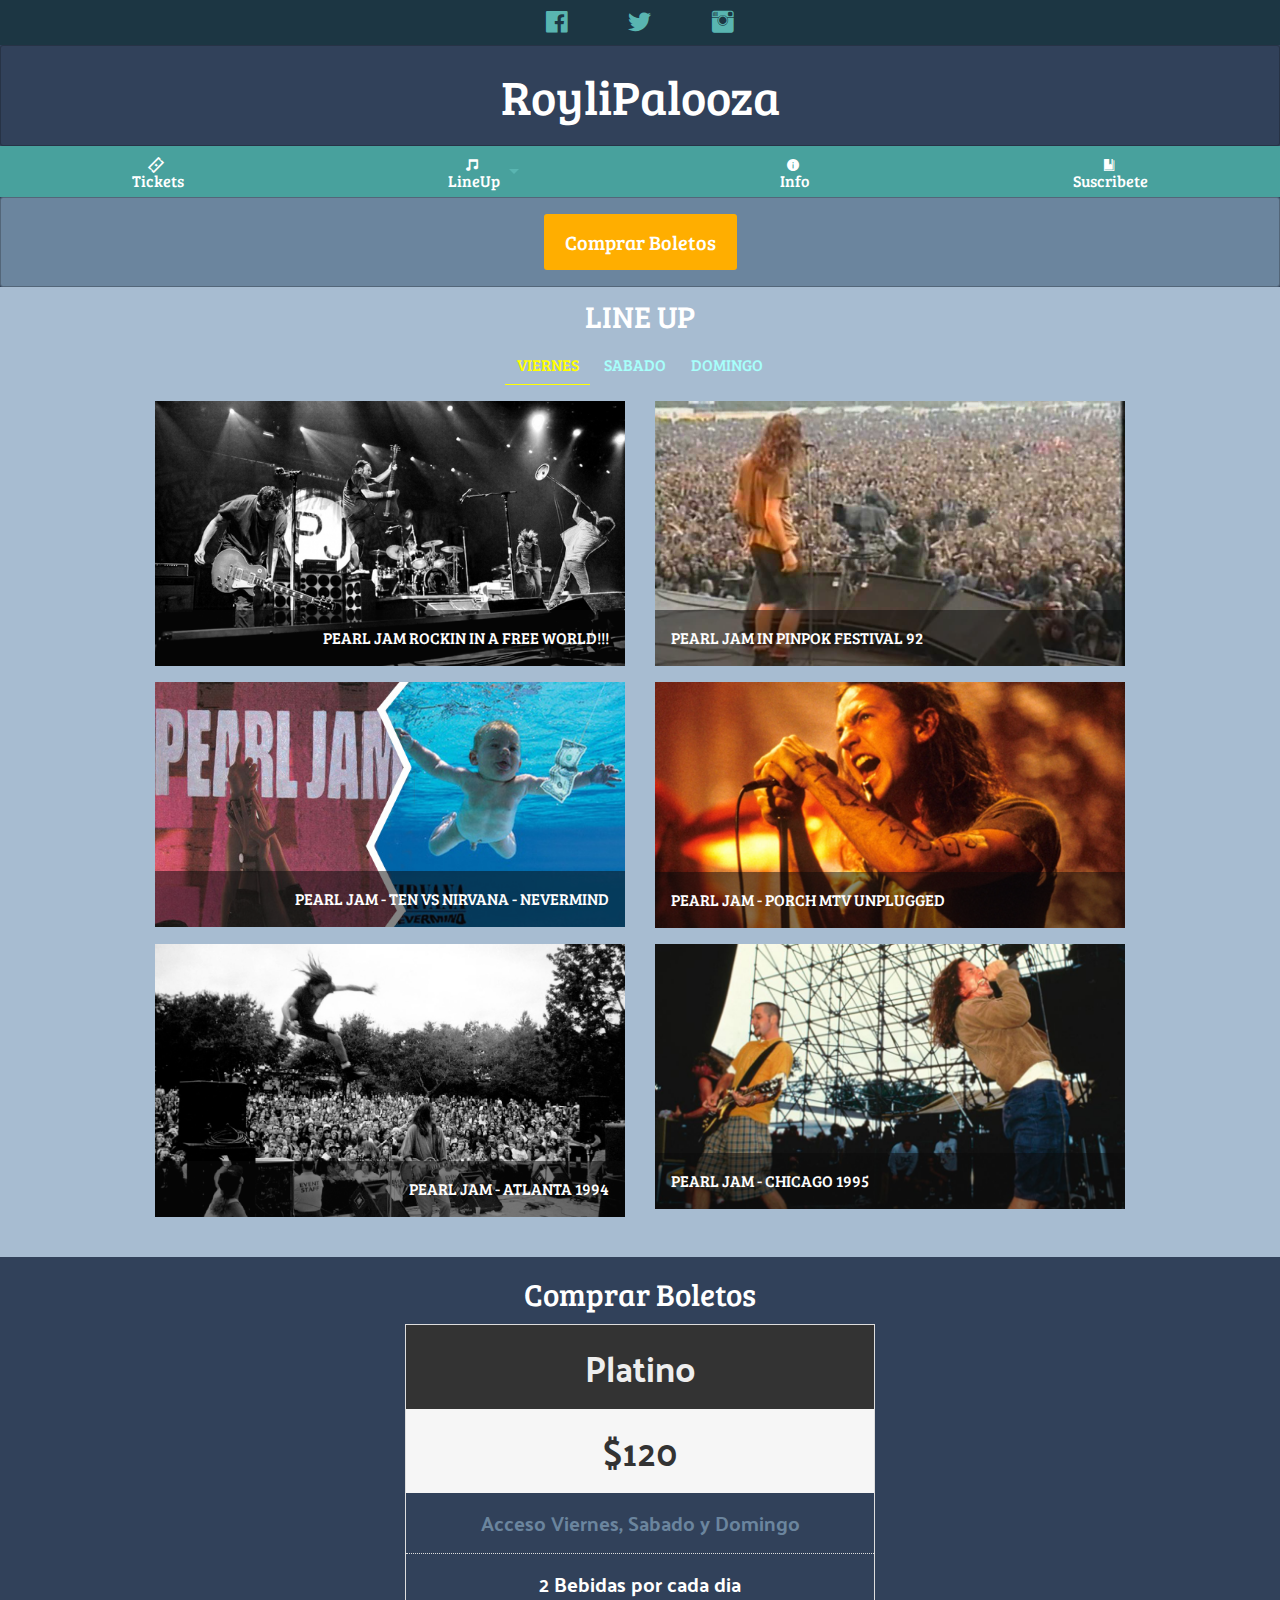
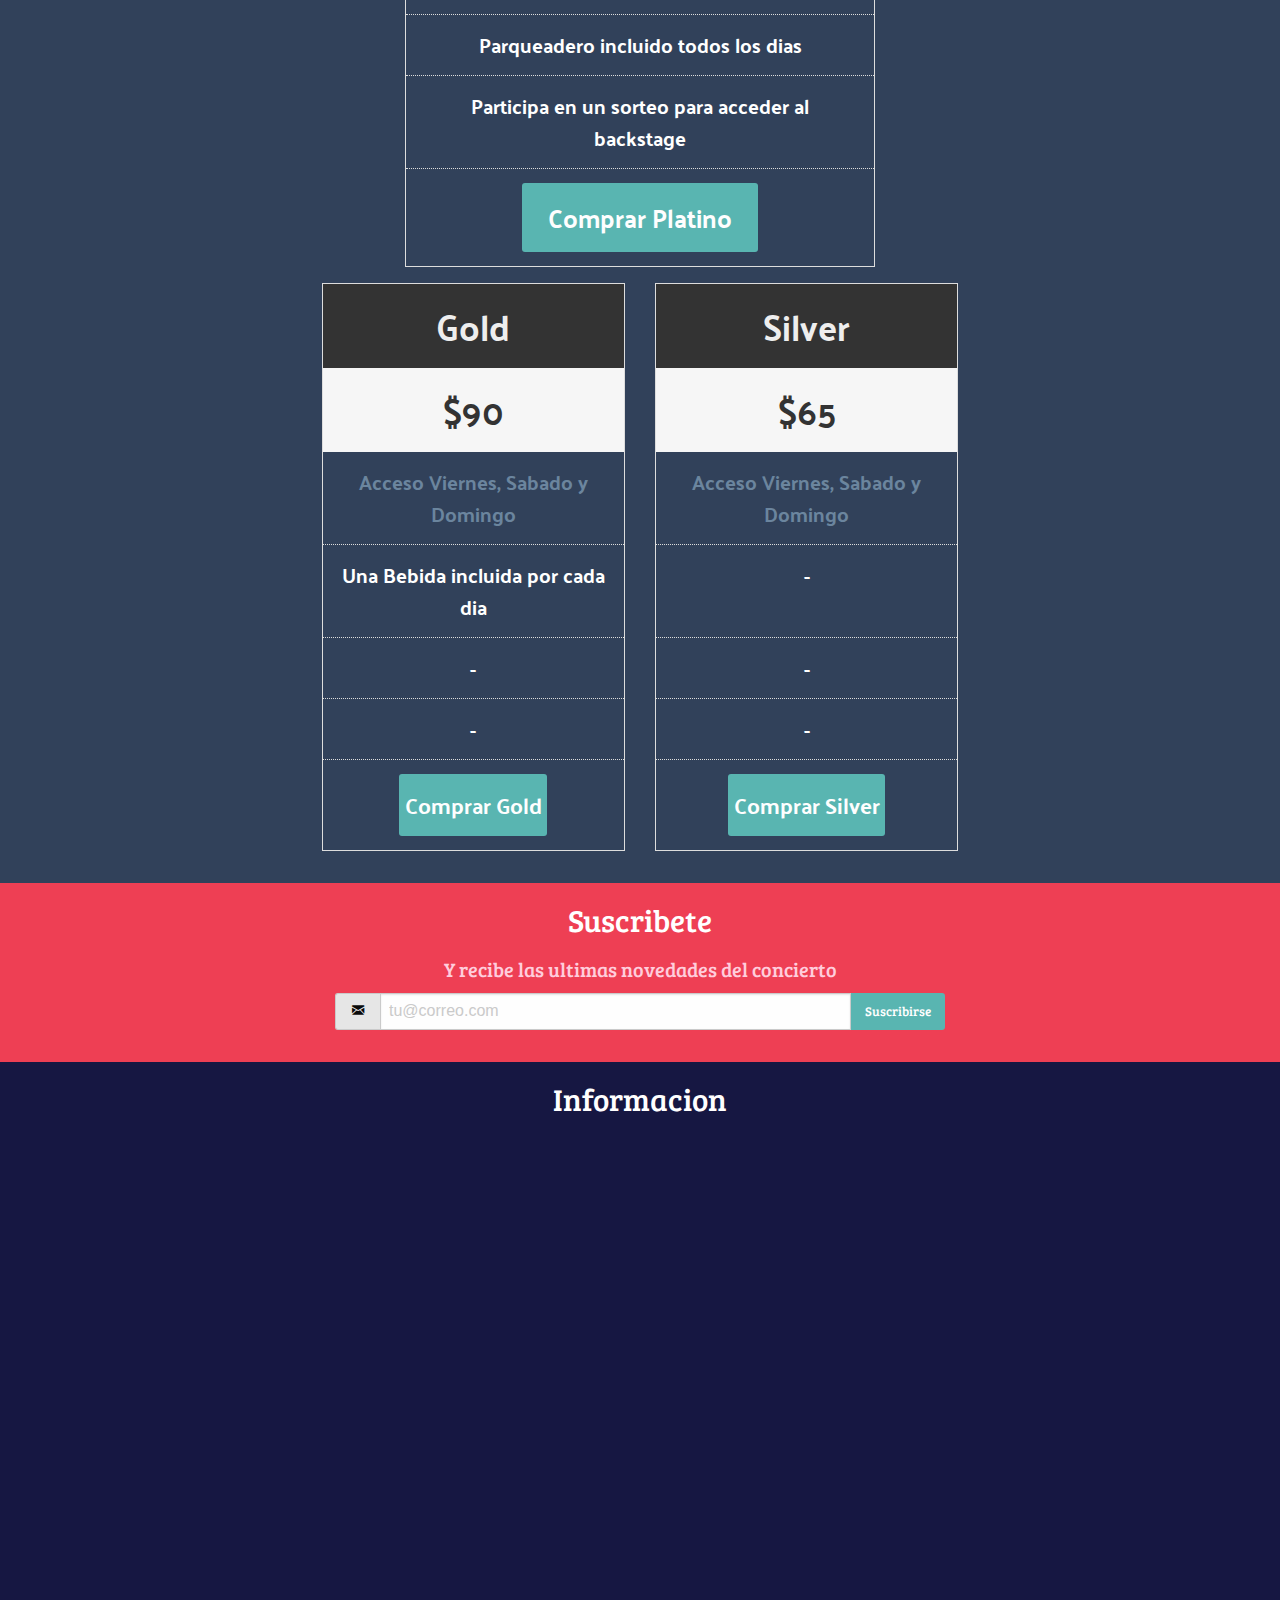
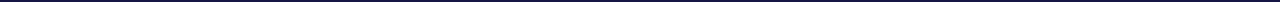
==== index.html @ 0b96baa1 "Agregando todos los archivos al repositorio V1.0" ====
<!doctype html>
<html class="no-js" lang="en" dir="ltr">
  <head>
    <meta charset="utf-8">
    <meta http-equiv="x-ua-compatible" content="ie=edge">
    <meta name="viewport" content="width=device-width, initial-scale=1.0">
    <title>Roylipalooza</title>
    <link rel="stylesheet" href="icons/foundation-icons.css">
    <link rel="stylesheet" href="css/foundation-flex.css">
    <link rel="stylesheet" href="css/pricing-table.css">
    <link href="https://fonts.googleapis.com/css?family=Bree+Serif|Palanquin+Dark" rel="stylesheet">
    <link rel="stylesheet" href="css/app.css">
  </head>
  <body>
    <!-- Iconos Redes Sociales -->
    <section id="social-container">
      <div class="row align-center text-center">
        <div class="column small-1">
          <a href="#" target="_blank">
            <i class="fi-social-facebook"></i> 
          </a>
        </div>
        <div class="column small-1">
          <a href="#" target="_blank">
            <i class="fi-social-twitter"></i> 
          </a>
        </div>
        <div class="column small-1">
          <a href="#" target="_blank">
            <i class="fi-social-instagram"></i> 
          </a>
        </div>
      </div>
    </section>
    <!-- Iconos Redes Sociales -->

    <!-- Logo -->
    <section id="logo-container">
      <div class="callout text-center">
        <h1>RoyliPalooza</h1>
      </div>
    </section>
    <!-- Logo -->

    <!-- Menu -->
    <section data-sticky-container id="scrollSticky">
      <div class="data-sticky" data-sticky data-options="marginTop:0;" data-sticky-on="small" data-top-anchor="scrollSticky">
        <nav id="menu-container" data-magellan>
          <ul class="menu icon-top dropdown align-spaced" data-dropdown-menu>
              <li><a href="#tickets-container"><i class="fi-ticket"></i>Tickets</a></li>
              <li>
                <a href="#lineup-container"><i class="fi-music"></i>LineUp</a>
                <ul id="submenu-container" class="menu">
                  <li><a data-toggle-dia="panelViernes" href="#lineup-container">Viernes</a></li>
                  <li><a data-toggle-dia="panelSabado" href="#lineup-container">Sabado</a></li>
                  <li><a data-toggle-dia="panelDomingo" href="#lineup-container">Domingo</a></li>
                </ul>
              </li>
              <li><a href="#info-container"><i class="fi-info"></i>Info</a></li>
              <li><a href="#suscribete-container"><i class="fi-book-bookmark"></i>Suscribete</a></li>
          </ul>  
        </nav>  
      </div>      
    </section>
    <!-- Menu -->

    <!-- Tickets -->
    <section id="tickets-action">
      <div class="callout medium text-center">
        <a href="#">
          <button class="warning large button align-self-stretch">Comprar Boletos</button>
        </a>
      </div>
    </section>
    <!-- Tickets -->

    <!-- Line Up -->
    <section id="lineup-container" data-magellan-target="lineup-container">
      <h3 class="text-center">Line Up</h3>

      <ul class="tabs text-center" data-tabs id="lineup-tabs">
        <li class="tabs-title is-active"> 
          <a href="#panelViernes">Viernes</a>
          <!-- Se agregan ala clase tabs title display inline block y display none para centrarlos porque foundation no deja centrar los tabs-title -->
        </li>
        <li class="tabs-title">
          <a href="#panelSabado">Sabado</a>
        </li>
        <li class="tabs-title">
          <a href="#panelDomingo">Domingo</a>
        </li>
      </ul>
      <!-- Para que Foundation sepa cual es el menu de navegacion de estos tabs le colocamos el id del menu -->
      <div class="tabs-content" data-tabs-content="lineup-tabs">
        <!-- PEARL JAM -->
        <div class="tabs-panel is-active" id="panelViernes">
            <div class="row">
              <div class="small-12 medium-6 column">                  
                  <div class="orbit-container">
                      <div class="orbit-slider">
                         <img class="orbit-image" src="images/pj_rocking.jpg" alt="Pearl Jam">
                         <figcaption class="orbit-caption">Pearl Jam Rockin in a Free World!!!</figcaption>
                      </div>
                  </div>
              </div>
              <div class="small-12 medium-6 column">                  
                  <div class="orbit-container">
                      <div class="orbit-slider">
                         <img class="orbit-image" src="images/pj_pinpok.jpg" alt="Pearl Jam">
                         <figcaption class="orbit-caption">Pearl Jam in Pinpok Festival 92</figcaption>
                      </div>
                  </div>
              </div>
              <div class="small-12 medium-6 column">                  
                  <div class="orbit-container">
                      <div class="orbit-slider">
                         <img class="orbit-image" src="images/pj_nir.jpg" alt="Pearl Jam">
                         <figcaption class="orbit-caption">Pearl Jam - Ten  VS Nirvana - Nevermind</figcaption>
                      </div>
                  </div>
              </div>
              <div class="small-12 medium-6 column">                  
                  <div class="orbit-container">
                      <div class="orbit-slider">
                         <img class="orbit-image" src="images/pj_porch.jpg" alt="Pearl Jam">
                         <figcaption class="orbit-caption">Pearl Jam - Porch MTV Unplugged</figcaption>
                      </div>
                  </div>
              </div>
              <div class="small-12 medium-6 column">                  
                  <div class="orbit-container">
                      <div class="orbit-slider">
                         <img class="orbit-image" src="images/pj_jump.jpg" alt="Pearl Jam">
                         <figcaption class="orbit-caption">Pearl Jam - Atlanta 1994</figcaption>
                      </div>
                  </div>
              </div>
              <div class="small-12 medium-6 column">                  
                  <div class="orbit-container">
                      <div class="orbit-slider">
                         <img class="orbit-image" src="images/pj_95.jpg" alt="Pearl Jam">
                         <figcaption class="orbit-caption">Pearl Jam - Chicago 1995</figcaption>
                      </div>
                  </div>
              </div>
            </div>
        </div>
        <!-- SOUNDGARDEN -->
        <div class="tabs-panel" id="panelSabado">
            <div class="row">
              <div class="small-12 medium-6 column">                  
                  <div class="orbit-container">
                      <div class="orbit-slider">
                         <img class="orbit-image" src="images/Soundgarden/sg_06_1.png" alt="SoundGarden">
                         <figcaption class="orbit-caption">SoundGarden Rockin in a Free World!!!</figcaption>
                      </div>
                  </div>
              </div>
              <div class="small-12 medium-6 column">                  
                  <div class="orbit-container">
                      <div class="orbit-slider">
                         <img sclass="orbit-image" src="images/Soundgarden/sg_06.jpg" alt="SoundGarden">
                         <figcaption class="orbit-caption">SoundGarden</figcaption>
                      </div>
                  </div>
              </div>
              <div class="small-12 medium-6 column">                  
                  <div class="orbit-container">
                      <div class="orbit-slider">
                         <img sclass="orbit-image" src="images/Soundgarden/sg_02.jpg" alt="SoundGarden">
                         <figcaption class="orbit-caption">SoundGarden - Atlanta 1994</figcaption>
                      </div>
                  </div>
              </div>
              <div class="small-12 medium-6 column">                  
                  <div class="orbit-container">
                      <div class="orbit-slider">
                         <img sclass="orbit-image" src="images/Soundgarden/sg_04.jpg" alt="SoundGarden">
                         <figcaption class="orbit-caption">SoundGarden - Chicago 1998</figcaption>
                      </div>
                  </div>
              </div>
              <div class="small-12 medium-6 column">                  
                  <div class="orbit-container">
                      <div class="orbit-slider">
                         <img sclass="orbit-image" src="images/Soundgarden/sg_05.jpg" alt="SoundGarden">
                         <figcaption class="orbit-caption">SoundGarden - Atlanta 1994</figcaption>
                      </div>
                  </div>
              </div>
              <div class="small-12 medium-6 column">                  
                  <div class="orbit-container">
                      <div class="orbit-slider">
                         <img sclass="orbit-image" src="images/Soundgarden/sg_01.jpg" alt="SoundGarden">
                         <figcaption class="orbit-caption">SoundGarden - Portada</figcaption>
                      </div>
                  </div>
              </div>
            </div>
        </div>
        <div class="tabs-panel" id="panelDomingo">
            <!-- TEMPLE OF THE DOG -->
                <div class="row">
                  <div class="small-12 medium-6 column">                  
                      <div class="orbit-container">
                          <div class="orbit-slider">
                             <img class="orbit-image" src="images/temple/tod_03.jpg" alt="Temple of The Dog">
                             <figcaption class="orbit-caption">Portada</figcaption>
                          </div>
                      </div>
                  </div>
                  <div class="small-12 medium-6 column">                  
                      <div class="orbit-container">
                          <div class="orbit-slider">
                             <img sclass="orbit-image" src="images/temple/tod_02.jpg" alt="Temple of The Dog">
                             <figcaption class="orbit-caption">Temple of The Dog</figcaption>
                          </div>
                      </div>
                  </div>
                  <div class="small-12 medium-6 column">                  
                      <div class="orbit-container">
                          <div class="orbit-slider">
                             <img sclass="orbit-image" src="images/temple/tod_01.jpg" alt="Temple of The Dog">
                             <figcaption class="orbit-caption">Temple of The Dog - Atlanta 1994</figcaption>
                          </div>
                      </div>
                  </div>
                  <div class="small-12 medium-6 column">                  
                      <div class="orbit-container">
                          <div class="orbit-slider">
                             <img sclass="orbit-image" src="images/temple/tod_04.jpg" alt="Temple of The Dog">
                             <figcaption class="orbit-caption">Temple of The Dog - Chicago 1998</figcaption>
                          </div>
                      </div>
                  </div>
                  <div class="small-12 medium-6 column">                  
                      <div class="orbit-container">
                          <div class="orbit-slider">
                             <img sclass="orbit-image" src="images/temple/tod_05.png" alt="Temple of The Dog">
                             <figcaption class="orbit-caption">Temple of The Dog - Atlanta 1994</figcaption>
                          </div>
                      </div>
                  </div>
                  <div class="small-12 medium-6 column">                  
                      <div class="orbit-container">
                          <div class="orbit-slider">
                             <img sclass="orbit-image" src="images/temple/tod_05.png" alt="Temple of The Dog">
                             <figcaption class="orbit-caption">Temple of The Dog - Atlanta 1994</figcaption>
                          </div>
                      </div>
                  </div>
                </div>
            
        </div>
      </div>
    </section>
    <!-- Line Up -->

    <!-- Compra de Boletos -->
    <section id="tickets-container" data-magellan-target="tickets-container">
      <h3 class="text-center">Comprar Boletos</h3> 
      <div class="row" data-equalizer data-equalize-on="small">
          <div class="column small-10 small-offset-1 medium-6 medium-offset-3">
            <ul class="pricing-table no-bullet text-center">
              <li class="title">Platino</li>
              <li class="price">$120</li>
              <li class="description">Acceso Viernes, Sabado y Domingo</li>
              <li>2 Bebidas por cada dia</li>
              <li>Parqueadero incluido todos los dias</li>
              <li>Participa en un sorteo para acceder al backstage</li>
              <li><a class="button" href="#">Comprar Platino</a></li>
            </ul>
          </div>
          <div class="column small-6 medium-4 medium-offset-2">
            <ul class="pricing-table no-bullet text-center">
              <li class="title">Gold</li>
              <li class="price">$90</li>
              <li class="description">Acceso Viernes, Sabado y Domingo</li>
              <li data-equalizer-watch>Una Bebida incluida por cada dia</li>
              <li>-</li>
              <li>-</li>
              <li><a class="button smally" href="#">Comprar Gold</a></li>
            </ul>
          </div>
          <div class="column small-6 medium-4">
            <ul class="pricing-table no-bullet text-center">
              <li class="title">Silver</li>
              <li class="price">$65</li>
              <li class="description">Acceso Viernes, Sabado y Domingo</li>
              <li data-equalizer-watch>-</li>
              <li>-</li>
              <li>-</li>
              <li><a class="button smally" href="#">Comprar Silver</a></li>
            </ul>
          </div>
      </div>
    </section>
    <!-- Suscribete -->
    <section id="suscribete-container" data-magellan-target="suscribete-container">
      <h3 class="text-center">Suscribete</h3>
      <h4 class="text-center"><small>Y recibe las ultimas novedades del concierto</small></h4>
      <form action="" method="" novalidate data-abide>
        <div data-abide-error class="row columns small-12 medium-6 text-center error-container" style="display:none">
          <p><i class="fi-alert"></i>Ingreso un Correo electronico no valido</p>
        </div>
        <div class="row columns small-12 medium-6">
          <div class="input-group">
            <span class="input-group-label"><i class="fi-mail"></i></span>  
            <input type="email" name="email" class="input-group-field" placeholder="tu@correo.com" required>
            <div class="input-group-button">
              <input type="submit" class="button" value="Suscribirse">
            </div>
          </div>
        </div>
      </form>
    </section>
    <!-- Suscribete -->

    <!-- Info -->
    <section id="info-container" data-magellan-target="info-container">
      <h3 class="text-center">Informacion</h3>
      <div class="info-map" data-interchange="[assets/map-small.html, small], [assets/map.html, medium]">
        <!-- <img data-interchange="[images/pj_pinpok.jpg, small], [images/temple/tod_03.jpg, medium], [images/temple/tod_05.png, large]"> -->
      </div>
    </section>

    <script src="js/vendor/jquery.js"></script>
    <script src="js/vendor/what-input.js"></script>
    <script src="js/vendor/foundation.js"></script>
    <script src="js/app.js"></script>
  </body>
</html>
---- css/pricing-table.css ----
.pricing-table {
  border: solid 1px #DDDDDD; }
  .pricing-table li {
    border-bottom: dotted 1px #DDDDDD;
    font-size: 0.75rem;
    padding: 0.875rem 1.125rem; }
    .pricing-table li:last-child {
      border-bottom: 0; }
  .pricing-table .title {
    background-color: #333333;
    color: #EEEEEE;
    font-size: 0.875rem;
    border-bottom: 0; }
  .pricing-table .price {
    background-color: #F6F6F6;
    color: #333333;
    font-size: 1.75rem;
    border-bottom: 0; }
  .pricing-table .description {
    color: #777777;
    font-size: 0.625rem; }
  .pricing-table .button {
    margin: 0; }
---- css/app.css ----
body{
	background-color: #31415A;
}

h1, h2, h3, h4, h5, h6, button, input[type="submit"]{
	font-family: 'Bree Serif', serif;
}

#social-container{
	background-color: #1C3643; 
	font-size: 30px;
}

#logo-container .callout{
	background-color: #31415A;
	color: white;
	margin-bottom: 0;
}
#menu-container{
	background-color: #48a19d;
}

#menu-container li a{
	color: white;
	font-family: 'Bree Serif'
}

#submenu-container {
	border: 0;
}

#menu-container li a:hover,
#submenu-container li a:hover {
	color: #f6a15f;
}

#submenu-container li a{
	background-color: #48a19d;
	color: white;
}
#tickets-action .callout {
	background-color: #6B859E; /*Azul Clarito de la paleta*/
	color: white;
	margin-bottom: 0;
}

/*#tickets-action .callout button{
	color: white;
	border: 1px solid white;
}*/
#lineup-container{
	padding: .5em 0;
}

#lineup-container,
#lineup-container .tabs-panel,
#lineup-container .tabs,
#lineup-container .tabs .tabs-title,
#lineup-container .tabs .tabs-title.is-active a{
	background-color: #A7BCD1;
	color: white;	
	border: 0;
	text-transform: uppercase;
	font-family: 'Bree Serif', serif;
}

.tabs-content{
	border: 0;
}

#lineup-container .tabs .tabs-title a {
	font-size: 16px;
	color: #a7fffb;	
} 
#lineup-container .tabs .tabs-title.is-active a,
#lineup-container .tabs .tabs-title.is-active a:hover{
	border-bottom: 1px solid yellow;
	color: yellow;
	/*background-color: #31415A;*/
}

#lineup-container .tabs .tabs-title a:hover {
	color: white;
	background-color: #A7BCD1;
	/*border-bottom: 1px dashed white;*/
}

.tabs-title{
	display: inline-block;
	float: none;	
}

.tabs-title a{
	padding: .7rem .7rem;
}



#lineup-container .orbit-container{
	margin-bottom: 1em;
}

#lineup-container .column:nth-child(odd) figcaption{
	text-align: right;
}

#tickets-container{
	padding: 1em 0;
	color: white;
}
#tickets-action button{
	margin: 0;
}

.pricing-table{
	/*border: 1px solid #161742;*/
	font-family: 'Palanquin Dark', sans-serif;
}

.pricing-table li,
.pricing-table li.description{
	font-size: 20px;	
}
.pricing-table li.description{
	color: #6B859E;
}

.pricing-table li.price,
.pricing-table li.title
{
	font-size: 35px;
}

.pricing-table a.button{
	font-size: 25px;

}

.pricing-table a.button.smally{
	font-size: 22px;
	padding: 0.85em .2em;
}

/*.pricing-table a.button.mediumly{
	font-size: 23px;
	padding: 0.85em;
	text-align: center;
}
*/

/*#boton-gold.column.medium .pricing-table a.button{
	font-size: 22px;
	padding: 0.85em 1em;
	color: red;
}*/



#info-container{
	background-color: #161742;
	color: white;
	padding: 1em 0;
}

#info-container .info-map iframe{
	width: 80%;
}

#suscribete-container{
	background-color: #ee3f54;
	color: white;
	padding: 1em 0;
}

#suscribete-container h4 small{
	color: #ffcddc;
}

#suscribete-container .error-container{
	font-family: 'Palanquin Dark', sans-serif;
}
.is-invalid-input:not(:focus){
	background-color: #9E0A0A; /*Un rojo carmesi*/
	border-color: #9E0A0A;
}

.data-sticky{
	width: 100%;
	z-index: 100;
}

.menu > li > a{
	padding: 0.7rem .5rem;
	line-height: .5;
}

.button{
	font-size: 0.8rem;
}
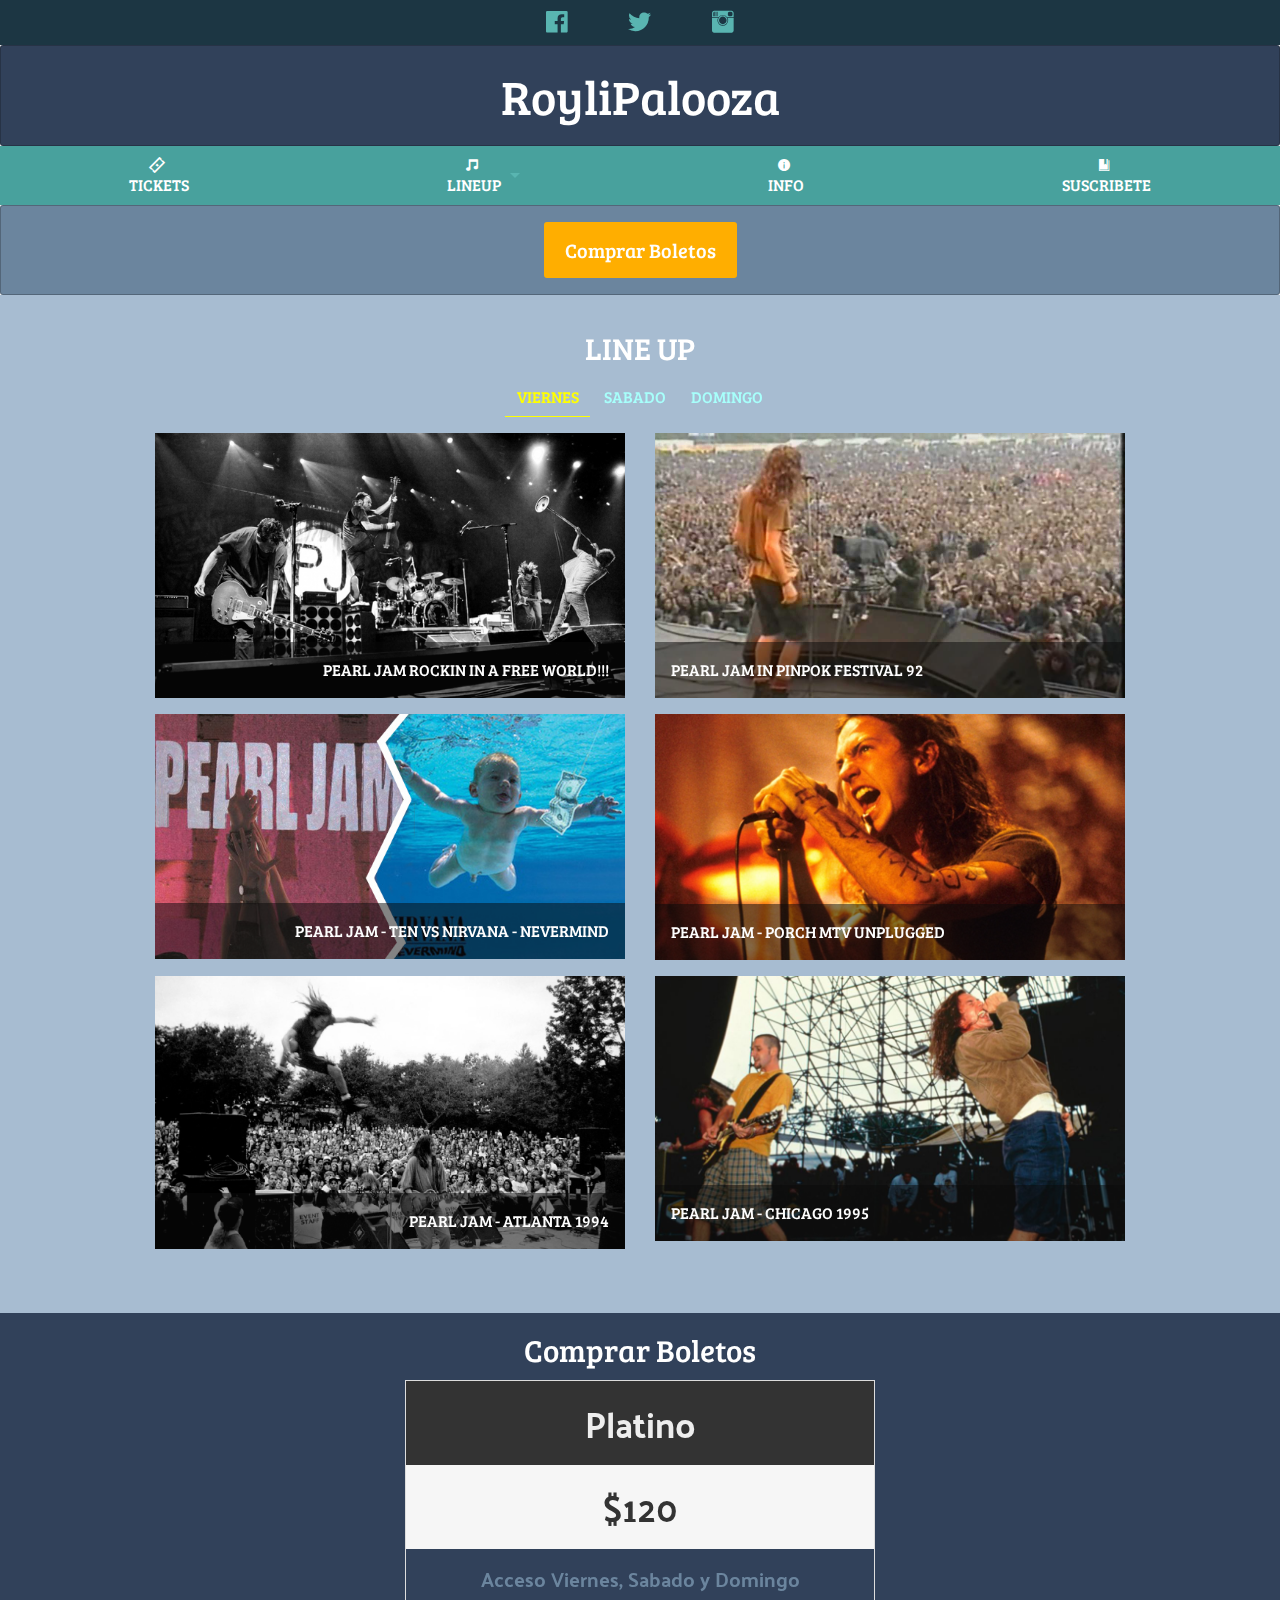
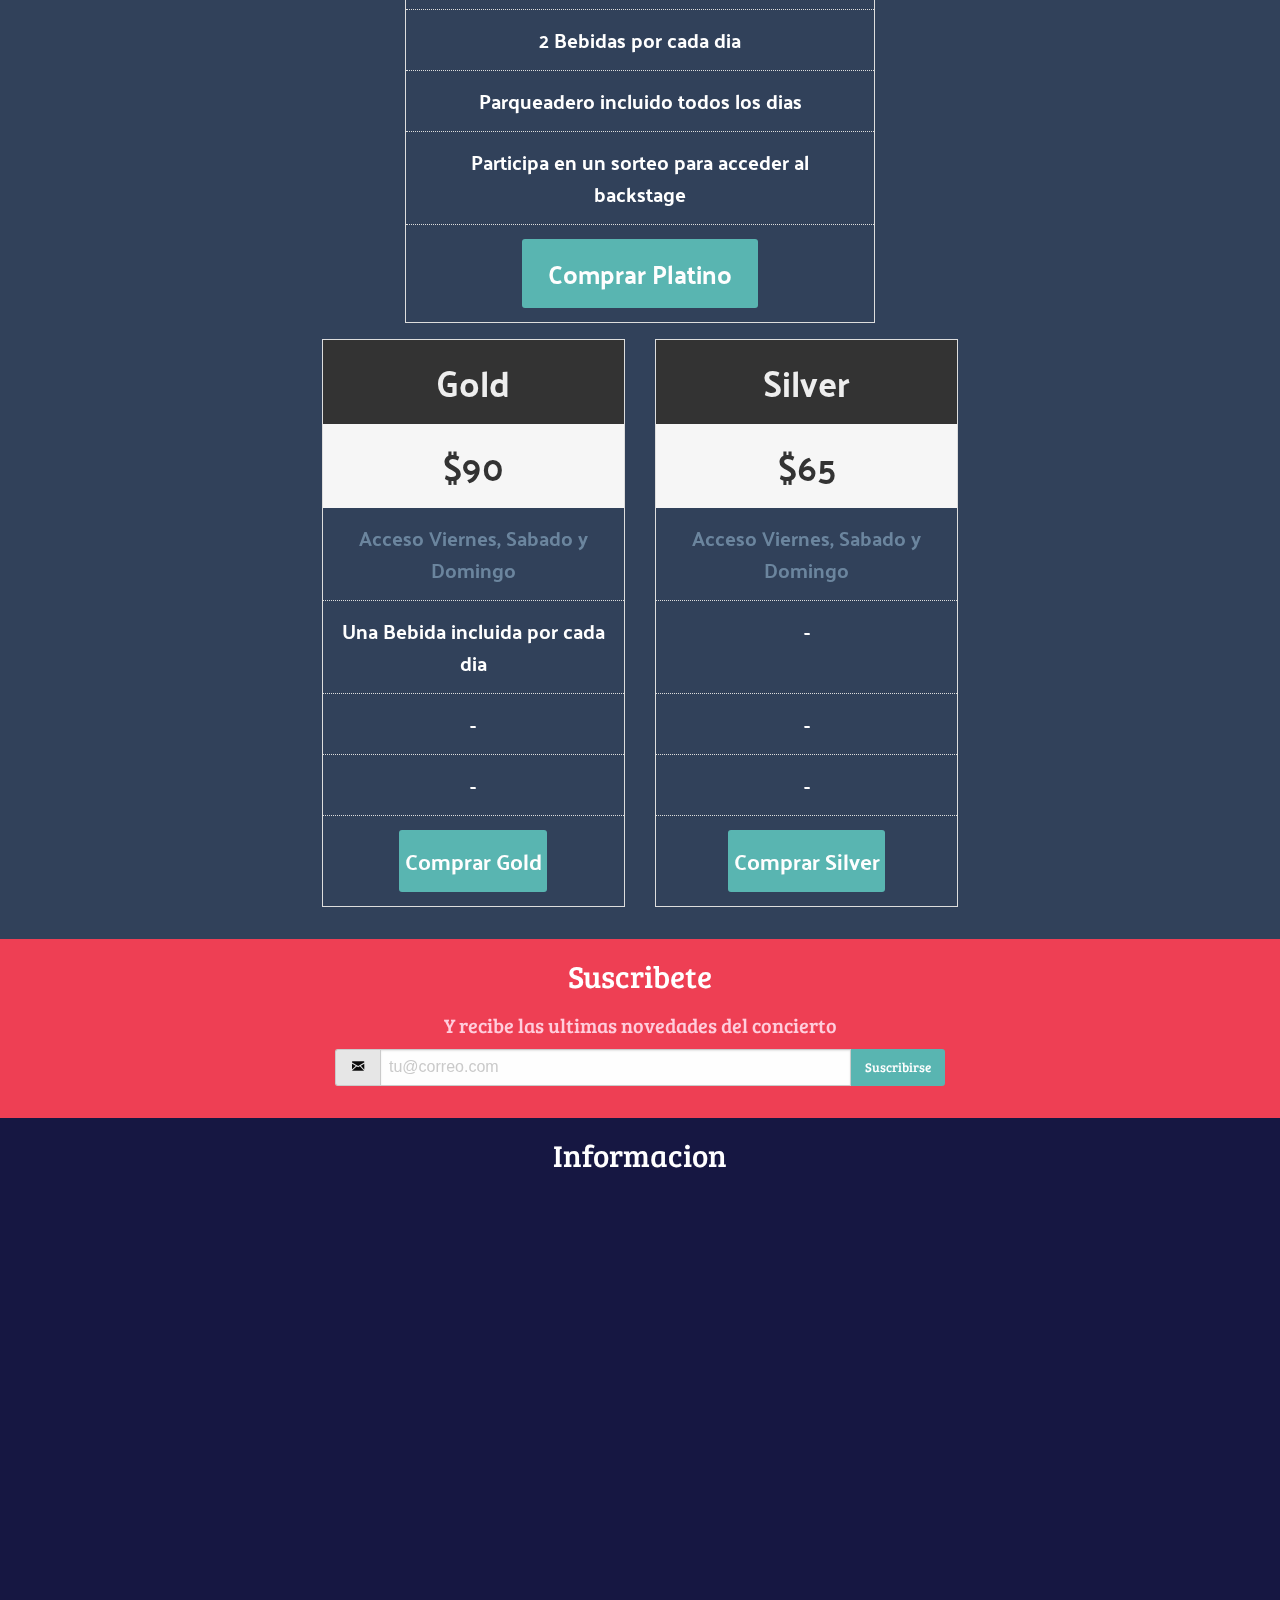
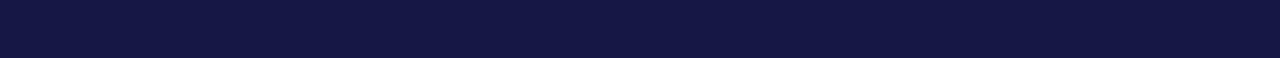
==== commit 96c888c0: "Modificaciones para Smartfones y Tablets Menus" ====
--- a/index.html
+++ b/index.html
@@ -12,45 +12,16 @@
     <link rel="stylesheet" href="css/app.css">
   </head>
   <body>
-    <!-- Iconos Redes Sociales -->
-    <section id="social-container">
-      <div class="row align-center text-center">
-        <div class="column small-1">
-          <a href="#" target="_blank">
-            <i class="fi-social-facebook"></i> 
-          </a>
-        </div>
-        <div class="column small-1">
-          <a href="#" target="_blank">
-            <i class="fi-social-twitter"></i> 
-          </a>
-        </div>
-        <div class="column small-1">
-          <a href="#" target="_blank">
-            <i class="fi-social-instagram"></i> 
-          </a>
-        </div>
-      </div>
-    </section>
-    <!-- Iconos Redes Sociales -->
-
-    <!-- Logo -->
-    <section id="logo-container">
-      <div class="callout text-center">
-        <h1>RoyliPalooza</h1>
-      </div>
-    </section>
-    <!-- Logo -->
-
-    <!-- Menu -->
-    <section data-sticky-container id="scrollSticky">
-      <div class="data-sticky" data-sticky data-options="marginTop:0;" data-sticky-on="small" data-top-anchor="scrollSticky">
-        <nav id="menu-container" data-magellan>
-          <ul class="menu icon-top dropdown align-spaced" data-dropdown-menu>
+    <div class="off-canvas-wrapper">
+      <div class="off-canvas-wrapper-inner" data-off-canvas-wrapper>
+      <!-- AQUI ESTA EL CONTENIDO DEL MENU OFF CANVAS EN MOVILES -->
+        <div id="offCanvas" class="off-canvas position-left" data-off-canvas>
+          <nav data-magellan>
+            <ul class="vertical menu" data-drilldown>
               <li><a href="#tickets-container"><i class="fi-ticket"></i>Tickets</a></li>
               <li>
                 <a href="#lineup-container"><i class="fi-music"></i>LineUp</a>
-                <ul id="submenu-container" class="menu">
+                <ul id="submenu2" class="vertical menu">
                   <li><a data-toggle-dia="panelViernes" href="#lineup-container">Viernes</a></li>
                   <li><a data-toggle-dia="panelSabado" href="#lineup-container">Sabado</a></li>
                   <li><a data-toggle-dia="panelDomingo" href="#lineup-container">Domingo</a></li>
@@ -58,272 +29,329 @@
               </li>
               <li><a href="#info-container"><i class="fi-info"></i>Info</a></li>
               <li><a href="#suscribete-container"><i class="fi-book-bookmark"></i>Suscribete</a></li>
-          </ul>  
-        </nav>  
-      </div>      
-    </section>
-    <!-- Menu -->
-
-    <!-- Tickets -->
-    <section id="tickets-action">
-      <div class="callout medium text-center">
-        <a href="#">
-          <button class="warning large button align-self-stretch">Comprar Boletos</button>
-        </a>
+            </ul>
+          </nav>
+        </div>
+          <!-- TODO EL CONTENIDO DEL SITIO IRA ACA PARA DESPLAZARLO ALA DERECHA -->
+        <div class="off-canvas-content" data-off-canvas-content>
+            <!-- Iconos Redes Sociales -->
+            <section id="social-container">
+              <div class="row align-center text-center">
+                <div class="column small-1">
+                  <a href="http://www.facebook.com/roylix" target="_blank">
+                    <i class="fi-social-facebook"></i> 
+                  </a>
+                </div>
+                <div class="column small-1">
+                  <a href="http://www.twitter.com/roylix" target="_blank">
+                    <i class="fi-social-twitter"></i> 
+                  </a>
+                </div>
+                <div class="column small-1">
+                  <a href="http://www.github.com/roylix" target="_blank">
+                    <i class="fi-social-instagram"></i> 
+                  </a>
+                </div>
+              </div>
+            </section>
+            <!-- Iconos Redes Sociales -->
+
+            <!-- Logo -->
+            <section id="logo-container">
+              <div class="callout text-center">
+                <h1>RoyliPalooza</h1>
+              </div>
+            </section>
+            <!-- Logo -->
+
+            <!-- Menu -->
+            <section data-sticky-container id="scrollSticky">
+              <div class="data-sticky" data-sticky id="sticky" data-options="marginTop:0;" data-sticky-on="small" data-top-anchor="scrollSticky">
+                <nav id="menu-container" data-magellan>
+                  <ul class="menu align-spaced show-for-small-only">
+                    <li><a href="#" data-toggle="offCanvas">Menu</a></li>
+                  </ul>
+                  <ul class="menu icon-top dropdown align-spaced show-for-medium" data-dropdown-menu>
+                      <li><a href="#tickets-container"><i class="fi-ticket"></i>Tickets</a></li>
+                      <li>
+                        <a href="#lineup-container"><i class="fi-music"></i>LineUp</a>
+                        <ul id="submenu-container" class="menu">
+                          <li><a data-toggle-dia="panelViernes" href="#lineup-container">Viernes</a></li>
+                          <li><a data-toggle-dia="panelSabado" href="#lineup-container">Sabado</a></li>
+                          <li><a data-toggle-dia="panelDomingo" href="#lineup-container">Domingo</a></li>
+                        </ul>
+                      </li>
+                      <li><a href="#info-container"><i class="fi-info"></i>Info</a></li>
+                      <li><a href="#suscribete-container"><i class="fi-book-bookmark"></i>Suscribete</a></li>
+                  </ul>  
+                </nav>  
+              </div>      
+            </section>
+            <!-- Menu -->
+
+            <!-- Tickets -->
+            <section id="tickets-action">
+              <div class="callout medium text-center">
+                <a href="#">
+                  <button class="warning large button align-self-stretch">Comprar Boletos</button>
+                </a>
+              </div>
+            </section>
+            <!-- Tickets -->
+
+            <!-- Line Up -->
+            <section id="lineup-container" data-magellan-target="lineup-container">
+              <h3 class="text-center">Line Up</h3>
+
+              <ul class="tabs text-center" data-tabs id="lineup-tabs">
+                <li class="tabs-title is-active"> 
+                  <a href="#panelViernes">Viernes</a>
+                  <!-- Se agregan ala clase tabs title display inline block y display none para centrarlos porque foundation no deja centrar los tabs-title -->
+                </li>
+                <li class="tabs-title">
+                  <a href="#panelSabado">Sabado</a>
+                </li>
+                <li class="tabs-title">
+                  <a href="#panelDomingo">Domingo</a>
+                </li>
+              </ul>
+              <!-- Para que Foundation sepa cual es el menu de navegacion de estos tabs le colocamos el id del menu -->
+              <div class="tabs-content" data-tabs-content="lineup-tabs">
+                <!-- PEARL JAM -->
+                <div class="tabs-panel is-active" id="panelViernes">
+                    <div class="row">
+                      <div class="small-12 medium-6 column">                  
+                          <div class="orbit-container">
+                              <div class="orbit-slider">
+                                 <img class="orbit-image" src="images/pj_rocking.jpg" alt="Pearl Jam">
+                                 <figcaption class="orbit-caption">Pearl Jam Rockin in a Free World!!!</figcaption>
+                              </div>
+                          </div>
+                      </div>
+                      <div class="small-12 medium-6 column">                  
+                          <div class="orbit-container">
+                              <div class="orbit-slider">
+                                 <img class="orbit-image" src="images/pj_pinpok.jpg" alt="Pearl Jam">
+                                 <figcaption class="orbit-caption">Pearl Jam in Pinpok Festival 92</figcaption>
+                              </div>
+                          </div>
+                      </div>
+                      <div class="small-12 medium-6 column">                  
+                          <div class="orbit-container">
+                              <div class="orbit-slider">
+                                 <img class="orbit-image" src="images/pj_nir.jpg" alt="Pearl Jam">
+                                 <figcaption class="orbit-caption">Pearl Jam - Ten  VS Nirvana - Nevermind</figcaption>
+                              </div>
+                          </div>
+                      </div>
+                      <div class="small-12 medium-6 column">                  
+                          <div class="orbit-container">
+                              <div class="orbit-slider">
+                                 <img class="orbit-image" src="images/pj_porch.jpg" alt="Pearl Jam">
+                                 <figcaption class="orbit-caption">Pearl Jam - Porch MTV Unplugged</figcaption>
+                              </div>
+                          </div>
+                      </div>
+                      <div class="small-12 medium-6 column">                  
+                          <div class="orbit-container">
+                              <div class="orbit-slider">
+                                 <img class="orbit-image" src="images/pj_jump.jpg" alt="Pearl Jam">
+                                 <figcaption class="orbit-caption">Pearl Jam - Atlanta 1994</figcaption>
+                              </div>
+                          </div>
+                      </div>
+                      <div class="small-12 medium-6 column">                  
+                          <div class="orbit-container">
+                              <div class="orbit-slider">
+                                 <img class="orbit-image" src="images/pj_95.jpg" alt="Pearl Jam">
+                                 <figcaption class="orbit-caption">Pearl Jam - Chicago 1995</figcaption>
+                              </div>
+                          </div>
+                      </div>
+                    </div>
+                </div>
+                <!-- SOUNDGARDEN -->
+                <div class="tabs-panel" id="panelSabado">
+                    <div class="row">
+                      <div class="small-12 medium-6 column">                  
+                          <div class="orbit-container">
+                              <div class="orbit-slider">
+                                 <img class="orbit-image" src="images/Soundgarden/sg_06_1.png" alt="SoundGarden">
+                                 <figcaption class="orbit-caption">SoundGarden Rockin in a Free World!!!</figcaption>
+                              </div>
+                          </div>
+                      </div>
+                      <div class="small-12 medium-6 column">                  
+                          <div class="orbit-container">
+                              <div class="orbit-slider">
+                                 <img sclass="orbit-image" src="images/Soundgarden/sg_06.jpg" alt="SoundGarden">
+                                 <figcaption class="orbit-caption">SoundGarden</figcaption>
+                              </div>
+                          </div>
+                      </div>
+                      <div class="small-12 medium-6 column">                  
+                          <div class="orbit-container">
+                              <div class="orbit-slider">
+                                 <img sclass="orbit-image" src="images/Soundgarden/sg_02.jpg" alt="SoundGarden">
+                                 <figcaption class="orbit-caption">SoundGarden - Atlanta 1994</figcaption>
+                              </div>
+                          </div>
+                      </div>
+                      <div class="small-12 medium-6 column">                  
+                          <div class="orbit-container">
+                              <div class="orbit-slider">
+                                 <img sclass="orbit-image" src="images/Soundgarden/sg_04.jpg" alt="SoundGarden">
+                                 <figcaption class="orbit-caption">SoundGarden - Chicago 1998</figcaption>
+                              </div>
+                          </div>
+                      </div>
+                      <div class="small-12 medium-6 column">                  
+                          <div class="orbit-container">
+                              <div class="orbit-slider">
+                                 <img sclass="orbit-image" src="images/Soundgarden/sg_05.jpg" alt="SoundGarden">
+                                 <figcaption class="orbit-caption">SoundGarden - Atlanta 1994</figcaption>
+                              </div>
+                          </div>
+                      </div>
+                      <div class="small-12 medium-6 column">                  
+                          <div class="orbit-container">
+                              <div class="orbit-slider">
+                                 <img sclass="orbit-image" src="images/Soundgarden/sg_01.jpg" alt="SoundGarden">
+                                 <figcaption class="orbit-caption">SoundGarden - Portada</figcaption>
+                              </div>
+                          </div>
+                      </div>
+                    </div>
+                </div>
+                <div class="tabs-panel" id="panelDomingo">
+                    <!-- TEMPLE OF THE DOG -->
+                        <div class="row">
+                          <div class="small-12 medium-6 column">                  
+                              <div class="orbit-container">
+                                  <div class="orbit-slider">
+                                     <img class="orbit-image" src="images/temple/tod_03.jpg" alt="Temple of The Dog">
+                                     <figcaption class="orbit-caption">Portada</figcaption>
+                                  </div>
+                              </div>
+                          </div>
+                          <div class="small-12 medium-6 column">                  
+                              <div class="orbit-container">
+                                  <div class="orbit-slider">
+                                     <img sclass="orbit-image" src="images/temple/tod_02.jpg" alt="Temple of The Dog">
+                                     <figcaption class="orbit-caption">Temple of The Dog</figcaption>
+                                  </div>
+                              </div>
+                          </div>
+                          <div class="small-12 medium-6 column">                  
+                              <div class="orbit-container">
+                                  <div class="orbit-slider">
+                                     <img sclass="orbit-image" src="images/temple/tod_01.jpg" alt="Temple of The Dog">
+                                     <figcaption class="orbit-caption">Temple of The Dog - Atlanta 1994</figcaption>
+                                  </div>
+                              </div>
+                          </div>
+                          <div class="small-12 medium-6 column">                  
+                              <div class="orbit-container">
+                                  <div class="orbit-slider">
+                                     <img sclass="orbit-image" src="images/temple/tod_04.jpg" alt="Temple of The Dog">
+                                     <figcaption class="orbit-caption">Temple of The Dog - Chicago 1998</figcaption>
+                                  </div>
+                              </div>
+                          </div>
+                          <div class="small-12 medium-6 column">                  
+                              <div class="orbit-container">
+                                  <div class="orbit-slider">
+                                     <img sclass="orbit-image" src="images/temple/tod_05.png" alt="Temple of The Dog">
+                                     <figcaption class="orbit-caption">Temple of The Dog - Atlanta 1994</figcaption>
+                                  </div>
+                              </div>
+                          </div>
+                          <div class="small-12 medium-6 column">                  
+                              <div class="orbit-container">
+                                  <div class="orbit-slider">
+                                     <img sclass="orbit-image" src="images/temple/tod_05.png" alt="Temple of The Dog">
+                                     <figcaption class="orbit-caption">Temple of The Dog - Atlanta 1994</figcaption>
+                                  </div>
+                              </div>
+                          </div>
+                        </div>
+                    
+                </div>
+              </div>
+            </section>
+            <!-- Line Up -->
+
+            <!-- Compra de Boletos -->
+            <section id="tickets-container" data-magellan-target="tickets-container">
+              <h3 class="text-center">Comprar Boletos</h3> 
+              <div class="row" data-equalizer data-equalize-on="small">
+                  <div class="column small-10 small-offset-1 medium-6 medium-offset-3">
+                    <ul class="pricing-table no-bullet text-center">
+                      <li class="title">Platino</li>
+                      <li class="price">$120</li>
+                      <li class="description">Acceso Viernes, Sabado y Domingo</li>
+                      <li>2 Bebidas por cada dia</li>
+                      <li>Parqueadero incluido todos los dias</li>
+                      <li>Participa en un sorteo para acceder al backstage</li>
+                      <li><a class="button" href="#">Comprar Platino</a></li>
+                    </ul>
+                  </div>
+                  <div class="column small-6 medium-4 medium-offset-2">
+                    <ul class="pricing-table no-bullet text-center">
+                      <li class="title">Gold</li>
+                      <li class="price">$90</li>
+                      <li class="description">Acceso Viernes, Sabado y Domingo</li>
+                      <li data-equalizer-watch>Una Bebida incluida por cada dia</li>
+                      <li>-</li>
+                      <li>-</li>
+                      <li><a class="button smally" href="#">Comprar Gold</a></li>
+                    </ul>
+                  </div>
+                  <div class="column small-6 medium-4">
+                    <ul class="pricing-table no-bullet text-center">
+                      <li class="title">Silver</li>
+                      <li class="price">$65</li>
+                      <li class="description">Acceso Viernes, Sabado y Domingo</li>
+                      <li data-equalizer-watch>-</li>
+                      <li>-</li>
+                      <li>-</li>
+                      <li><a class="button smally" href="#">Comprar Silver</a></li>
+                    </ul>
+                  </div>
+              </div>
+            </section>
+            <!-- Suscribete -->
+            <section id="suscribete-container" data-magellan-target="suscribete-container">
+              <h3 class="text-center">Suscribete</h3>
+              <h4 class="text-center"><small>Y recibe las ultimas novedades del concierto</small></h4>
+              <form action="" method="" novalidate data-abide>
+                <div data-abide-error class="row columns small-12 medium-6 text-center error-container" style="display:none">
+                  <p><i class="fi-alert"></i>Ingreso un Correo electronico no valido</p>
+                </div>
+                <div class="row columns small-12 medium-6">
+                  <div class="input-group">
+                    <span class="input-group-label"><i class="fi-mail"></i></span>  
+                    <input type="email" name="email" class="input-group-field" placeholder="tu@correo.com" required>
+                    <div class="input-group-button">
+                      <input type="submit" class="button" value="Suscribirse">
+                    </div>
+                  </div>
+                </div>
+              </form>
+            </section>
+            <!-- Suscribete -->
+
+            <!-- Info -->
+            <section id="info-container" data-magellan-target="info-container">
+              <h3 class="text-center">Informacion</h3>
+              <div class="info-map" data-interchange="[assets/map-small.html, small], [assets/map.html, medium]">
+                <!-- <img data-interchange="[images/pj_pinpok.jpg, small], [images/temple/tod_03.jpg, medium], [images/temple/tod_05.png, large]"> -->
+              </div>
+            </section>
+        </div> 
+        <!-- Fin de off canvas content -->
       </div>
-    </section>
-    <!-- Tickets -->
-
-    <!-- Line Up -->
-    <section id="lineup-container" data-magellan-target="lineup-container">
-      <h3 class="text-center">Line Up</h3>
-
-      <ul class="tabs text-center" data-tabs id="lineup-tabs">
-        <li class="tabs-title is-active"> 
-          <a href="#panelViernes">Viernes</a>
-          <!-- Se agregan ala clase tabs title display inline block y display none para centrarlos porque foundation no deja centrar los tabs-title -->
-        </li>
-        <li class="tabs-title">
-          <a href="#panelSabado">Sabado</a>
-        </li>
-        <li class="tabs-title">
-          <a href="#panelDomingo">Domingo</a>
-        </li>
-      </ul>
-      <!-- Para que Foundation sepa cual es el menu de navegacion de estos tabs le colocamos el id del menu -->
-      <div class="tabs-content" data-tabs-content="lineup-tabs">
-        <!-- PEARL JAM -->
-        <div class="tabs-panel is-active" id="panelViernes">
-            <div class="row">
-              <div class="small-12 medium-6 column">                  
-                  <div class="orbit-container">
-                      <div class="orbit-slider">
-                         <img class="orbit-image" src="images/pj_rocking.jpg" alt="Pearl Jam">
-                         <figcaption class="orbit-caption">Pearl Jam Rockin in a Free World!!!</figcaption>
-                      </div>
-                  </div>
-              </div>
-              <div class="small-12 medium-6 column">                  
-                  <div class="orbit-container">
-                      <div class="orbit-slider">
-                         <img class="orbit-image" src="images/pj_pinpok.jpg" alt="Pearl Jam">
-                         <figcaption class="orbit-caption">Pearl Jam in Pinpok Festival 92</figcaption>
-                      </div>
-                  </div>
-              </div>
-              <div class="small-12 medium-6 column">                  
-                  <div class="orbit-container">
-                      <div class="orbit-slider">
-                         <img class="orbit-image" src="images/pj_nir.jpg" alt="Pearl Jam">
-                         <figcaption class="orbit-caption">Pearl Jam - Ten  VS Nirvana - Nevermind</figcaption>
-                      </div>
-                  </div>
-              </div>
-              <div class="small-12 medium-6 column">                  
-                  <div class="orbit-container">
-                      <div class="orbit-slider">
-                         <img class="orbit-image" src="images/pj_porch.jpg" alt="Pearl Jam">
-                         <figcaption class="orbit-caption">Pearl Jam - Porch MTV Unplugged</figcaption>
-                      </div>
-                  </div>
-              </div>
-              <div class="small-12 medium-6 column">                  
-                  <div class="orbit-container">
-                      <div class="orbit-slider">
-                         <img class="orbit-image" src="images/pj_jump.jpg" alt="Pearl Jam">
-                         <figcaption class="orbit-caption">Pearl Jam - Atlanta 1994</figcaption>
-                      </div>
-                  </div>
-              </div>
-              <div class="small-12 medium-6 column">                  
-                  <div class="orbit-container">
-                      <div class="orbit-slider">
-                         <img class="orbit-image" src="images/pj_95.jpg" alt="Pearl Jam">
-                         <figcaption class="orbit-caption">Pearl Jam - Chicago 1995</figcaption>
-                      </div>
-                  </div>
-              </div>
-            </div>
-        </div>
-        <!-- SOUNDGARDEN -->
-        <div class="tabs-panel" id="panelSabado">
-            <div class="row">
-              <div class="small-12 medium-6 column">                  
-                  <div class="orbit-container">
-                      <div class="orbit-slider">
-                         <img class="orbit-image" src="images/Soundgarden/sg_06_1.png" alt="SoundGarden">
-                         <figcaption class="orbit-caption">SoundGarden Rockin in a Free World!!!</figcaption>
-                      </div>
-                  </div>
-              </div>
-              <div class="small-12 medium-6 column">                  
-                  <div class="orbit-container">
-                      <div class="orbit-slider">
-                         <img sclass="orbit-image" src="images/Soundgarden/sg_06.jpg" alt="SoundGarden">
-                         <figcaption class="orbit-caption">SoundGarden</figcaption>
-                      </div>
-                  </div>
-              </div>
-              <div class="small-12 medium-6 column">                  
-                  <div class="orbit-container">
-                      <div class="orbit-slider">
-                         <img sclass="orbit-image" src="images/Soundgarden/sg_02.jpg" alt="SoundGarden">
-                         <figcaption class="orbit-caption">SoundGarden - Atlanta 1994</figcaption>
-                      </div>
-                  </div>
-              </div>
-              <div class="small-12 medium-6 column">                  
-                  <div class="orbit-container">
-                      <div class="orbit-slider">
-                         <img sclass="orbit-image" src="images/Soundgarden/sg_04.jpg" alt="SoundGarden">
-                         <figcaption class="orbit-caption">SoundGarden - Chicago 1998</figcaption>
-                      </div>
-                  </div>
-              </div>
-              <div class="small-12 medium-6 column">                  
-                  <div class="orbit-container">
-                      <div class="orbit-slider">
-                         <img sclass="orbit-image" src="images/Soundgarden/sg_05.jpg" alt="SoundGarden">
-                         <figcaption class="orbit-caption">SoundGarden - Atlanta 1994</figcaption>
-                      </div>
-                  </div>
-              </div>
-              <div class="small-12 medium-6 column">                  
-                  <div class="orbit-container">
-                      <div class="orbit-slider">
-                         <img sclass="orbit-image" src="images/Soundgarden/sg_01.jpg" alt="SoundGarden">
-                         <figcaption class="orbit-caption">SoundGarden - Portada</figcaption>
-                      </div>
-                  </div>
-              </div>
-            </div>
-        </div>
-        <div class="tabs-panel" id="panelDomingo">
-            <!-- TEMPLE OF THE DOG -->
-                <div class="row">
-                  <div class="small-12 medium-6 column">                  
-                      <div class="orbit-container">
-                          <div class="orbit-slider">
-                             <img class="orbit-image" src="images/temple/tod_03.jpg" alt="Temple of The Dog">
-                             <figcaption class="orbit-caption">Portada</figcaption>
-                          </div>
-                      </div>
-                  </div>
-                  <div class="small-12 medium-6 column">                  
-                      <div class="orbit-container">
-                          <div class="orbit-slider">
-                             <img sclass="orbit-image" src="images/temple/tod_02.jpg" alt="Temple of The Dog">
-                             <figcaption class="orbit-caption">Temple of The Dog</figcaption>
-                          </div>
-                      </div>
-                  </div>
-                  <div class="small-12 medium-6 column">                  
-                      <div class="orbit-container">
-                          <div class="orbit-slider">
-                             <img sclass="orbit-image" src="images/temple/tod_01.jpg" alt="Temple of The Dog">
-                             <figcaption class="orbit-caption">Temple of The Dog - Atlanta 1994</figcaption>
-                          </div>
-                      </div>
-                  </div>
-                  <div class="small-12 medium-6 column">                  
-                      <div class="orbit-container">
-                          <div class="orbit-slider">
-                             <img sclass="orbit-image" src="images/temple/tod_04.jpg" alt="Temple of The Dog">
-                             <figcaption class="orbit-caption">Temple of The Dog - Chicago 1998</figcaption>
-                          </div>
-                      </div>
-                  </div>
-                  <div class="small-12 medium-6 column">                  
-                      <div class="orbit-container">
-                          <div class="orbit-slider">
-                             <img sclass="orbit-image" src="images/temple/tod_05.png" alt="Temple of The Dog">
-                             <figcaption class="orbit-caption">Temple of The Dog - Atlanta 1994</figcaption>
-                          </div>
-                      </div>
-                  </div>
-                  <div class="small-12 medium-6 column">                  
-                      <div class="orbit-container">
-                          <div class="orbit-slider">
-                             <img sclass="orbit-image" src="images/temple/tod_05.png" alt="Temple of The Dog">
-                             <figcaption class="orbit-caption">Temple of The Dog - Atlanta 1994</figcaption>
-                          </div>
-                      </div>
-                  </div>
-                </div>
-            
-        </div>
-      </div>
-    </section>
-    <!-- Line Up -->
-
-    <!-- Compra de Boletos -->
-    <section id="tickets-container" data-magellan-target="tickets-container">
-      <h3 class="text-center">Comprar Boletos</h3> 
-      <div class="row" data-equalizer data-equalize-on="small">
-          <div class="column small-10 small-offset-1 medium-6 medium-offset-3">
-            <ul class="pricing-table no-bullet text-center">
-              <li class="title">Platino</li>
-              <li class="price">$120</li>
-              <li class="description">Acceso Viernes, Sabado y Domingo</li>
-              <li>2 Bebidas por cada dia</li>
-              <li>Parqueadero incluido todos los dias</li>
-              <li>Participa en un sorteo para acceder al backstage</li>
-              <li><a class="button" href="#">Comprar Platino</a></li>
-            </ul>
-          </div>
-          <div class="column small-6 medium-4 medium-offset-2">
-            <ul class="pricing-table no-bullet text-center">
-              <li class="title">Gold</li>
-              <li class="price">$90</li>
-              <li class="description">Acceso Viernes, Sabado y Domingo</li>
-              <li data-equalizer-watch>Una Bebida incluida por cada dia</li>
-              <li>-</li>
-              <li>-</li>
-              <li><a class="button smally" href="#">Comprar Gold</a></li>
-            </ul>
-          </div>
-          <div class="column small-6 medium-4">
-            <ul class="pricing-table no-bullet text-center">
-              <li class="title">Silver</li>
-              <li class="price">$65</li>
-              <li class="description">Acceso Viernes, Sabado y Domingo</li>
-              <li data-equalizer-watch>-</li>
-              <li>-</li>
-              <li>-</li>
-              <li><a class="button smally" href="#">Comprar Silver</a></li>
-            </ul>
-          </div>
-      </div>
-    </section>
-    <!-- Suscribete -->
-    <section id="suscribete-container" data-magellan-target="suscribete-container">
-      <h3 class="text-center">Suscribete</h3>
-      <h4 class="text-center"><small>Y recibe las ultimas novedades del concierto</small></h4>
-      <form action="" method="" novalidate data-abide>
-        <div data-abide-error class="row columns small-12 medium-6 text-center error-container" style="display:none">
-          <p><i class="fi-alert"></i>Ingreso un Correo electronico no valido</p>
-        </div>
-        <div class="row columns small-12 medium-6">
-          <div class="input-group">
-            <span class="input-group-label"><i class="fi-mail"></i></span>  
-            <input type="email" name="email" class="input-group-field" placeholder="tu@correo.com" required>
-            <div class="input-group-button">
-              <input type="submit" class="button" value="Suscribirse">
-            </div>
-          </div>
-        </div>
-      </form>
-    </section>
-    <!-- Suscribete -->
-
-    <!-- Info -->
-    <section id="info-container" data-magellan-target="info-container">
-      <h3 class="text-center">Informacion</h3>
-      <div class="info-map" data-interchange="[assets/map-small.html, small], [assets/map.html, medium]">
-        <!-- <img data-interchange="[images/pj_pinpok.jpg, small], [images/temple/tod_03.jpg, medium], [images/temple/tod_05.png, large]"> -->
-      </div>
-    </section>
-
+    </div>    
     <script src="js/vendor/jquery.js"></script>
     <script src="js/vendor/what-input.js"></script>
     <script src="js/vendor/foundation.js"></script>
--- a/css/app.css
+++ b/css/app.css
@@ -1,5 +1,6 @@
 body{
-	background-color: #31415A;
+	/*background-color: #31415A;*/
+	background-color: black;
 }
 
 h1, h2, h3, h4, h5, h6, button, input[type="submit"]{
@@ -22,11 +23,15 @@
 
 #menu-container li a{
 	color: white;
-	font-family: 'Bree Serif'
+	font-family: 'Bree Serif';
+	text-transform: uppercase;
+	/*padding: 1.3em 0px;*/
 }
 
 #submenu-container {
 	border: 0;
+/*	margin: 0 -.5em;
+	padding: 0 .5em;*/
 }
 
 #menu-container li a:hover,
@@ -49,7 +54,7 @@
 	border: 1px solid white;
 }*/
 #lineup-container{
-	padding: .5em 0;
+	padding: 2em 0;  /*modificado a 2em para ver en tablets*/
 }
 
 #lineup-container,
@@ -107,6 +112,7 @@
 #tickets-container{
 	padding: 1em 0;
 	color: white;
+	background-color: #31415A;
 }
 #tickets-action button{
 	margin: 0;
@@ -189,11 +195,32 @@
 	z-index: 100;
 }
 
-.menu > li > a{
+/*.menu > li > a{
 	padding: 0.7rem .5rem;
 	line-height: .5;
-}
+}*/
 
 .button{
 	font-size: 0.8rem;
 }
+
+/*estilos para el menu off canvas*/
+#offCanvas,
+#offCanvas li a{
+	background-color: black;
+	font-family: 'Bree Serif', serif;
+	text-align: bottom;
+}
+
+#offCanvas #submenu2 li a{
+	padding: .7em 0;	
+}
+
+#offCanvas .is-drilldown-submenu-parent > a::after{
+	border-color: transparent transparent transparent white;
+}
+
+#offCanvas .js-drilldown-back > a::before{
+	border-color: transparent white transparent transparent;
+}
+
